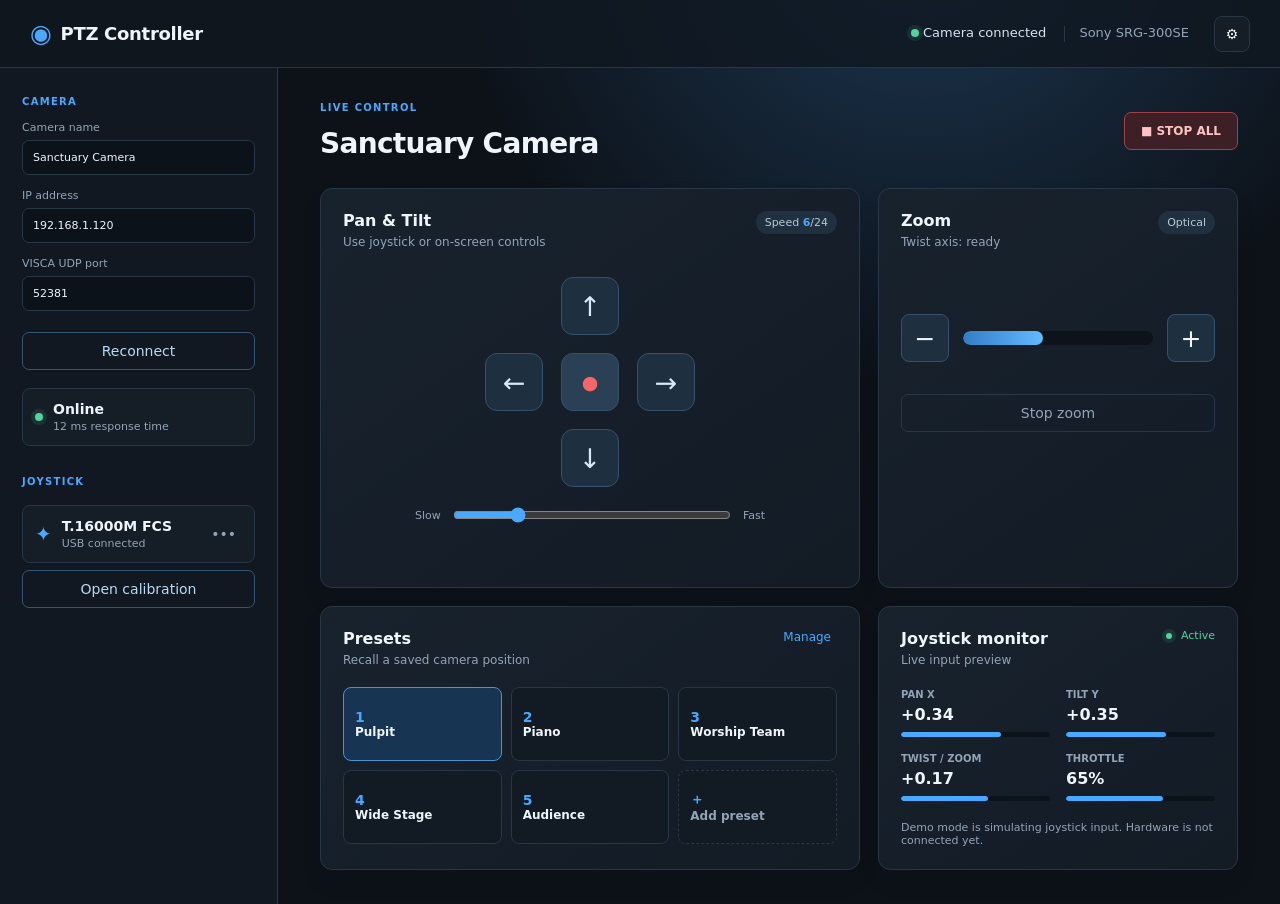
==== ui-prototype/index.html @ 3fbebb38 "feat: add interactive PTZ control UI prototype" ====
<!doctype html>
<html lang="en">
  <head>
    <meta charset="UTF-8" />
    <meta name="viewport" content="width=device-width, initial-scale=1.0" />
    <title>PTZ Controller</title>
    <link rel="stylesheet" href="styles.css" />
  </head>
  <body>
    <main class="app-shell">
      <header class="topbar">
        <div class="brand"><span class="brand-mark">◉</span><span>PTZ Controller</span></div>
        <div class="top-status"><span class="status-dot"></span> Camera connected <span class="divider"></span><span class="subtle">Sony SRG-300SE</span></div>
        <button class="icon-button" aria-label="Settings">⚙</button>
      </header>

      <section class="workspace">
        <aside class="sidebar">
          <p class="eyebrow">CAMERA</p>
          <label>Camera name<input value="Sanctuary Camera" /></label>
          <label>IP address<input value="192.168.1.120" /></label>
          <label>VISCA UDP port<input value="52381" /></label>
          <button class="outline-button">Reconnect</button>
          <div class="connection-card"><span class="status-dot"></span><div><strong>Online</strong><small>12 ms response time</small></div></div>

          <p class="eyebrow spacing">JOYSTICK</p>
          <div class="joystick-card"><div class="joystick-icon">✦</div><div><strong>T.16000M FCS</strong><small>USB connected</small></div><button class="dots">•••</button></div>
          <button class="outline-button">Open calibration</button>
        </aside>

        <section class="controller">
          <div class="page-heading"><div><p class="eyebrow">LIVE CONTROL</p><h1>Sanctuary Camera</h1></div><button class="stop-button" id="emergencyStop">■ STOP ALL</button></div>
          <div class="content-grid">
            <section class="panel movement-panel">
              <div class="panel-heading"><div><h2>Pan &amp; Tilt</h2><p>Use joystick or on-screen controls</p></div><span class="pill">Speed <b id="speedValue">6</b>/24</span></div>
              <div class="ptz-pad" aria-label="Pan and tilt controls">
                <button class="up" data-action="Tilt up">↑</button>
                <button class="left" data-action="Pan left">←</button>
                <button class="center" data-action="Stop movement">●</button>
                <button class="right" data-action="Pan right">→</button>
                <button class="down" data-action="Tilt down">↓</button>
              </div>
              <div class="speed-control"><span>Slow</span><input id="speed" type="range" min="1" max="24" value="6" /><span>Fast</span></div>
            </section>

            <section class="panel zoom-panel">
              <div class="panel-heading"><div><h2>Zoom</h2><p>Twist axis: ready</p></div><span class="pill">Optical</span></div>
              <div class="zoom-controls"><button data-action="Zoom out">−</button><div class="zoom-meter"><div class="zoom-level" id="zoomLevel"></div><span id="zoomLabel">42×</span></div><button data-action="Zoom in">+</button></div>
              <button class="soft-button" data-action="Zoom stop">Stop zoom</button>
            </section>

            <section class="panel presets-panel">
              <div class="panel-heading"><div><h2>Presets</h2><p>Recall a saved camera position</p></div><button class="text-button">Manage</button></div>
              <div class="preset-grid">
                <button class="preset active"><span>1</span><strong>Pulpit</strong></button>
                <button class="preset"><span>2</span><strong>Piano</strong></button>
                <button class="preset"><span>3</span><strong>Worship Team</strong></button>
                <button class="preset"><span>4</span><strong>Wide Stage</strong></button>
                <button class="preset"><span>5</span><strong>Audience</strong></button>
                <button class="preset add"><span>＋</span><strong>Add preset</strong></button>
              </div>
            </section>

            <section class="panel joystick-panel">
              <div class="panel-heading"><div><h2>Joystick monitor</h2><p>Live input preview</p></div><span class="status-text"><i></i> Active</span></div>
              <div class="axis-grid"><div><small>PAN X</small><strong id="axisX">+0.00</strong><div class="bar"><i id="barX"></i></div></div><div><small>TILT Y</small><strong id="axisY">+0.00</strong><div class="bar"><i id="barY"></i></div></div><div><small>TWIST / ZOOM</small><strong id="axisZ">+0.00</strong><div class="bar"><i id="barZ"></i></div></div><div><small>THROTTLE</small><strong id="axisT">62%</strong><div class="bar"><i id="barT"></i></div></div></div>
              <p class="hint">Demo mode is simulating joystick input. Hardware is not connected yet.</p>
            </section>
          </div>
        </section>
      </section>
      <footer id="toast">Ready — no command sent (demo mode).</footer>
    </main>
    <script src="app.js"></script>
  </body>
</html>
---- ui-prototype/styles.css ----
:root{--bg:#0d1219;--surface:#151d27;--surface-2:#1a2531;--border:#283645;--text:#eff5fb;--muted:#93a4b6;--blue:#4aa8ff;--blue-soft:#173858;--green:#52d49a;--red:#f56767}*{box-sizing:border-box}body{margin:0;background:radial-gradient(circle at 72% -10%,#1c3854 0,transparent 35%),var(--bg);color:var(--text);font:14px Inter,ui-sans-serif,system-ui,-apple-system,BlinkMacSystemFont,"Segoe UI",sans-serif}.app-shell{min-height:100vh}.topbar{height:68px;padding:0 30px;display:flex;align-items:center;gap:25px;border-bottom:1px solid var(--border);background:#101720cc}.brand{font-size:18px;font-weight:750;letter-spacing:-.3px}.brand-mark{color:var(--blue);font-size:25px;vertical-align:-2px;margin-right:9px}.top-status{margin-left:auto;color:#d4e2ef;font-size:13px}.status-dot,.status-text i{display:inline-block;width:8px;height:8px;background:var(--green);border-radius:99px;box-shadow:0 0 0 4px #52d49a1c}.divider{display:inline-block;height:16px;border-left:1px solid var(--border);margin:0 14px;vertical-align:middle}.subtle{color:var(--muted)}button,input{font:inherit}button{cursor:pointer;color:inherit}.icon-button{border:1px solid var(--border);background:var(--surface);border-radius:8px;width:36px;height:36px}.workspace{display:flex;min-height:calc(100vh - 68px)}.sidebar{width:278px;padding:28px 22px;border-right:1px solid var(--border);background:#111821}.eyebrow{color:var(--blue);letter-spacing:1.3px;font-size:10px;font-weight:800;margin:0 0 14px}.spacing{margin-top:30px}.sidebar label{display:block;color:var(--muted);font-size:11px;margin:14px 0}.sidebar input{display:block;margin-top:6px;width:100%;border:1px solid var(--border);background:#0c1219;border-radius:7px;padding:10px;color:var(--text)}.outline-button{width:100%;border:1px solid #365572;background:transparent;border-radius:7px;padding:10px;color:#b9d9f3;margin-top:7px}.connection-card,.joystick-card{display:flex;align-items:center;gap:10px;margin-top:18px;padding:12px;border:1px solid var(--border);border-radius:8px;background:var(--surface)}strong,small{display:block}.connection-card small,.joystick-card small{color:var(--muted);font-size:11px;margin-top:3px}.joystick-icon{color:var(--blue);font-size:20px}.dots{margin-left:auto;border:0;background:transparent;color:var(--muted)}.controller{flex:1;padding:34px 42px;max-width:1280px}.page-heading{display:flex;align-items:center;justify-content:space-between;margin-bottom:28px}.page-heading h1{font-size:28px;margin:0;letter-spacing:-.7px}.stop-button{border:1px solid #9f4248;background:#3d2026;border-radius:7px;padding:11px 16px;color:#ffc1c1;font-size:12px;font-weight:750}.content-grid{display:grid;grid-template-columns:1.2fr .8fr;gap:18px}.panel{background:linear-gradient(145deg,#18222d,#131b25);border:1px solid var(--border);border-radius:12px;padding:22px;box-shadow:0 12px 22px #00000012}.panel-heading{display:flex;justify-content:space-between;align-items:flex-start}.panel h2{font-size:16px;margin:0 0 5px}.panel-heading p{margin:0;color:var(--muted);font-size:12px}.pill{border-radius:999px;padding:5px 9px;background:#21303e;color:#b8c9d8;font-size:11px}.pill b{color:var(--blue)}.movement-panel{min-height:400px}.ptz-pad{position:relative;margin:28px auto 18px;width:210px;height:210px}.ptz-pad button{position:absolute;width:58px;height:58px;border-radius:12px;border:1px solid #36506a;background:#1e3040;color:#d5e9f9;font-size:27px;transition:.15s}.ptz-pad button:hover,.preset:hover{border-color:var(--blue);background:#244762}.ptz-pad .up{left:76px;top:0}.ptz-pad .left{left:0;top:76px}.ptz-pad .center{left:76px;top:76px;background:#2a4054;color:var(--red);font-size:19px}.ptz-pad .right{right:0;top:76px}.ptz-pad .down{left:76px;bottom:0}.speed-control{display:flex;align-items:center;gap:10px;color:var(--muted);font-size:11px;max-width:350px;margin:auto}.speed-control input{accent-color:var(--blue);flex:1}.zoom-controls{display:flex;align-items:center;gap:14px;margin:65px 0 20px}.zoom-controls button{width:48px;height:48px;border-radius:8px;border:1px solid #36506a;background:#1e3040;font-size:25px}.zoom-meter{position:relative;flex:1;height:14px;background:#0d131a;border-radius:50px;overflow:hidden}.zoom-level{height:100%;width:42%;background:linear-gradient(90deg,#327ec5,#63baff);border-radius:50px}.zoom-meter span{position:absolute;top:22px;left:0;color:var(--muted);font-size:11px}.soft-button{margin-top:12px;width:100%;padding:10px;background:transparent;border:1px solid var(--border);border-radius:7px;color:var(--muted)}.presets-panel,.joystick-panel{grid-column:span 1}.text-button{border:0;background:transparent;color:var(--blue);font-size:12px}.preset-grid{display:grid;grid-template-columns:repeat(3,1fr);gap:9px;margin-top:20px}.preset{min-height:74px;text-align:left;padding:11px;border:1px solid var(--border);border-radius:8px;background:#121b24}.preset span{color:var(--blue);font-weight:800;margin-bottom:7px}.preset strong{font-size:12px}.preset.active{border-color:#4a94d2;background:#173552}.preset.add{color:var(--muted);border-style:dashed}.axis-grid{display:grid;grid-template-columns:repeat(2,1fr);gap:16px;margin-top:22px}.axis-grid small{color:var(--muted);font-size:10px;font-weight:700}.axis-grid strong{margin:5px 0 8px;font-size:16px}.bar{height:5px;background:#0c1219;border-radius:10px;overflow:hidden}.bar i{display:block;width:50%;height:100%;background:var(--blue);border-radius:10px;transition:.4s}.hint{margin:20px 0 0;color:var(--muted);font-size:11px}.status-text{font-size:11px;color:var(--green)}.status-text i{margin-right:5px;width:6px;height:6px}footer{position:fixed;left:298px;bottom:18px;padding:9px 13px;background:#243444;border:1px solid #3b5870;border-radius:7px;color:#c9deef;font-size:12px;opacity:0;transform:translateY(10px);transition:.2s}footer.show{opacity:1;transform:none}@media(max-width:850px){.sidebar{display:none}.controller{padding:24px}.content-grid{grid-template-columns:1fr}.presets-panel,.joystick-panel{grid-column:auto}footer{left:24px}.top-status{display:none}}
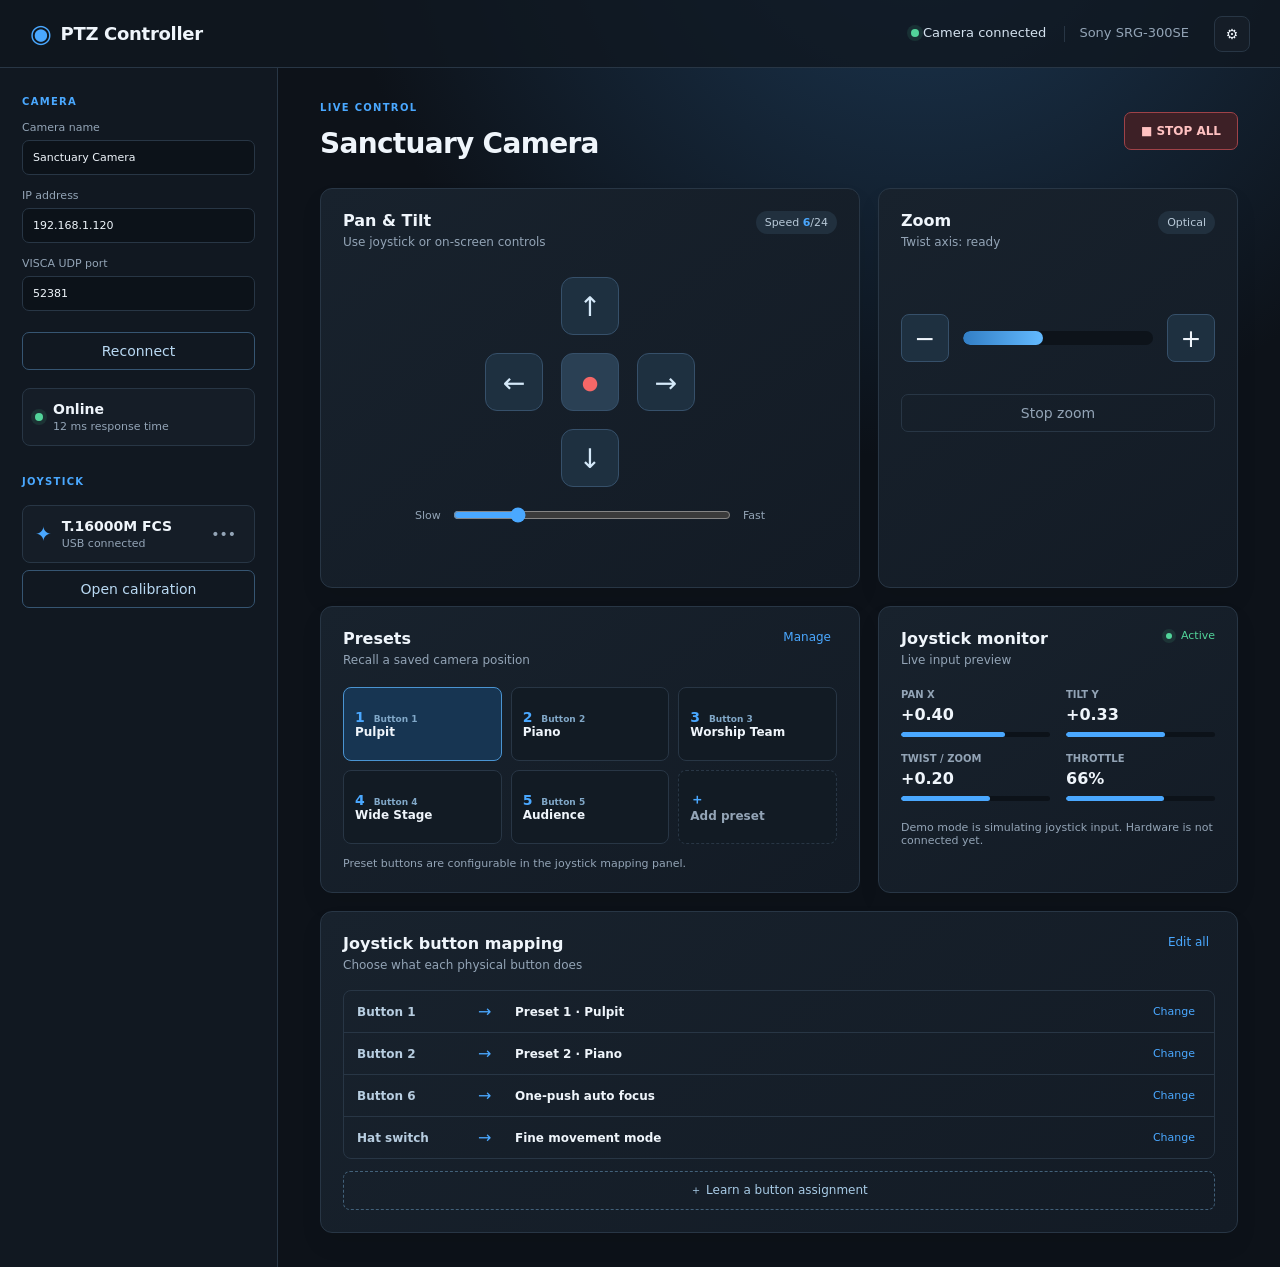
==== commit 8ecabef8: "feat: add preset button mapping prototype" ====
--- a/ui-prototype/index.html
+++ b/ui-prototype/index.html
@@ -5,6 +5,7 @@
     <meta name="viewport" content="width=device-width, initial-scale=1.0" />
     <title>PTZ Controller</title>
     <link rel="stylesheet" href="styles.css" />
+    <link rel="stylesheet" href="mapping.css" />
   </head>
   <body>
     <main class="app-shell">
@@ -50,21 +51,33 @@
             </section>
 
             <section class="panel presets-panel">
-              <div class="panel-heading"><div><h2>Presets</h2><p>Recall a saved camera position</p></div><button class="text-button">Manage</button></div>
+              <div class="panel-heading"><div><h2>Presets</h2><p>Recall a saved camera position</p></div><button class="text-button" data-action="Open preset manager">Manage</button></div>
               <div class="preset-grid">
-                <button class="preset active"><span>1</span><strong>Pulpit</strong></button>
-                <button class="preset"><span>2</span><strong>Piano</strong></button>
-                <button class="preset"><span>3</span><strong>Worship Team</strong></button>
-                <button class="preset"><span>4</span><strong>Wide Stage</strong></button>
-                <button class="preset"><span>5</span><strong>Audience</strong></button>
+                <button class="preset active"><span>1 <em>Button 1</em></span><strong>Pulpit</strong></button>
+                <button class="preset"><span>2 <em>Button 2</em></span><strong>Piano</strong></button>
+                <button class="preset"><span>3 <em>Button 3</em></span><strong>Worship Team</strong></button>
+                <button class="preset"><span>4 <em>Button 4</em></span><strong>Wide Stage</strong></button>
+                <button class="preset"><span>5 <em>Button 5</em></span><strong>Audience</strong></button>
                 <button class="preset add"><span>＋</span><strong>Add preset</strong></button>
               </div>
+              <p class="preset-note">Preset buttons are configurable in the joystick mapping panel.</p>
             </section>
 
             <section class="panel joystick-panel">
               <div class="panel-heading"><div><h2>Joystick monitor</h2><p>Live input preview</p></div><span class="status-text"><i></i> Active</span></div>
               <div class="axis-grid"><div><small>PAN X</small><strong id="axisX">+0.00</strong><div class="bar"><i id="barX"></i></div></div><div><small>TILT Y</small><strong id="axisY">+0.00</strong><div class="bar"><i id="barY"></i></div></div><div><small>TWIST / ZOOM</small><strong id="axisZ">+0.00</strong><div class="bar"><i id="barZ"></i></div></div><div><small>THROTTLE</small><strong id="axisT">62%</strong><div class="bar"><i id="barT"></i></div></div></div>
               <p class="hint">Demo mode is simulating joystick input. Hardware is not connected yet.</p>
+            </section>
+
+            <section class="panel mapping-panel">
+              <div class="panel-heading"><div><h2>Joystick button mapping</h2><p>Choose what each physical button does</p></div><button class="text-button" data-action="Open full mapping">Edit all</button></div>
+              <div class="mapping-list">
+                <div class="mapping-row"><span class="binding">Button 1</span><span class="mapping-arrow">→</span><strong>Preset 1 · Pulpit</strong><button class="edit-binding" data-binding="Button 1">Change</button></div>
+                <div class="mapping-row"><span class="binding">Button 2</span><span class="mapping-arrow">→</span><strong>Preset 2 · Piano</strong><button class="edit-binding" data-binding="Button 2">Change</button></div>
+                <div class="mapping-row"><span class="binding">Button 6</span><span class="mapping-arrow">→</span><strong>One-push auto focus</strong><button class="edit-binding" data-binding="Button 6">Change</button></div>
+                <div class="mapping-row"><span class="binding">Hat switch</span><span class="mapping-arrow">→</span><strong>Fine movement mode</strong><button class="edit-binding" data-binding="Hat switch">Change</button></div>
+              </div>
+              <button class="learn-button" data-action="Learn a new button">＋ Learn a button assignment</button>
             </section>
           </div>
         </section>
--- a/ui-prototype/mapping.css
+++ b/ui-prototype/mapping.css
@@ -0,0 +1 @@
+.mapping-panel{grid-column:span 2}.preset em{color:#81a8c8;font-size:9px;font-style:normal;font-weight:650;margin-left:4px}.preset-note{margin:13px 0 0;color:var(--muted);font-size:11px}.mapping-list{margin-top:18px;border:1px solid var(--border);border-radius:8px;overflow:hidden}.mapping-row{display:grid;grid-template-columns:112px 28px 1fr auto;align-items:center;gap:9px;padding:11px 13px;border-bottom:1px solid var(--border);font-size:12px}.mapping-row:last-child{border-bottom:0}.binding{color:#b7cde0;font-weight:700}.mapping-arrow{color:var(--blue);font-size:16px}.edit-binding{border:0;background:transparent;color:var(--blue);font-size:11px}.learn-button{width:100%;margin-top:12px;padding:10px;border:1px dashed #42617a;border-radius:7px;background:transparent;color:#a8cbe6;font-size:12px}@media(max-width:850px){.mapping-panel{grid-column:auto}}
